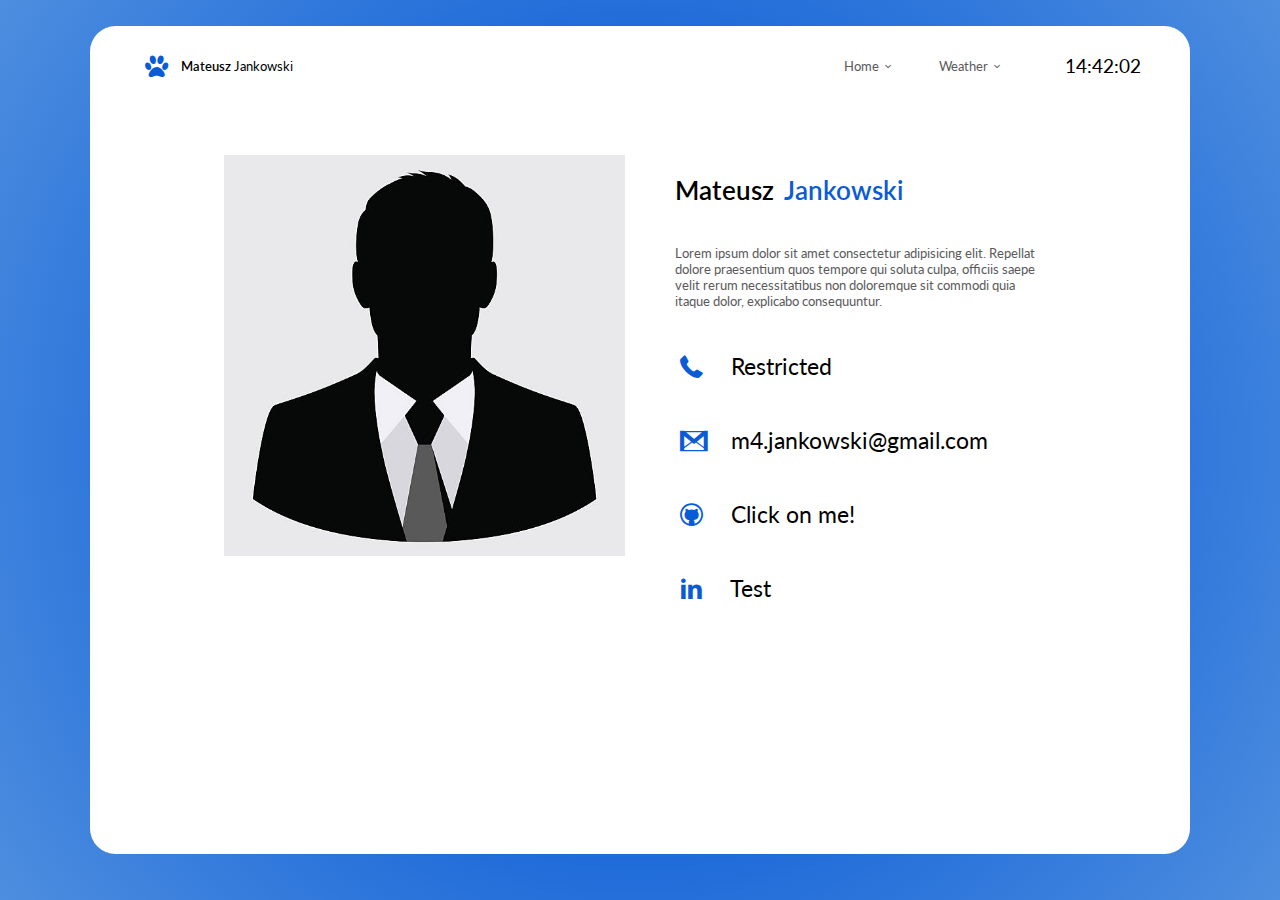
==== mainpage/index.html @ 51c31c83 "Minor visual changes" ====
<!DOCTYPE html>
<html lang="en">
<head>
    <meta charset="UTF-8">
    <meta http-equiv="X-UA-Compatible" content="IE=edge">
    <meta name="viewport" content="width=device-width, initial-scale=1.0">
    <meta name="description" content="Moja strona CV">
    <meta name="keywords" content="CV, strona, QA, programowanie, testy">

    <link rel="stylesheet" href="/mainpage/index.css" type="text/css">
    <link rel="stylesheet" href="/mainpage/css/fontello.css" type="text/css">
    <link rel="preconnect" href="https://fonts.googleapis.com">
    <link rel="preconnect" href="https://fonts.gstatic.com" crossorigin>
    <link href="https://fonts.googleapis.com/css2?family=Lato:wght@300;400;700&display=swap" rel="stylesheet">

    <script src="/mainpage/clock.js"></script>

    <title>StronaCV</title>
</head>
<body>
    <header>
        <i class="icon-paw"></i><div class="name"><p>Mateusz</p> Jankowski</div>
        <nav>
            <ol>
                <li><a href="">Home<i class="icon-down-open-mini"></i></a></li>
                <li><a href="">Weather<i class="icon-down-open-mini"></i></a></li>
            </ol>
        </nav>
        <div id="clock" onload="currentTime()"></div>
    </header>

    <main>
        <div class="container">
            <div class="profilePicture"><img src="/mainpage/icons/profile.png"></div>
            <div class="profileText">
                <p class="mateusz">Mateusz <p class="jankowski">Jankowski</p></p>
                <p class="aboutMe">Lorem ipsum dolor sit amet consectetur adipisicing elit. Repellat dolore praesentium quos tempore qui soluta culpa, officiis saepe velit rerum
                    necessitatibus non doloremque sit commodi quia itaque dolor, explicabo consequuntur.</p>
                <div class="media">
                    <p> <i class="icon-phone"></i> Restricted</p>
                    <p> <i class="icon-gmail"></i> m4.jankowski@gmail.com</p>
                    <p> <i class="icon-github-circled"></i> <a href="https://github.com/SeaaRaider">Click on me!</a></p>
                    <p> <i class="icon-linkedin"></i> Test</p>
                </div>
            </div>
        </div>
    </main>

    <footer>
        <div class="">
            
        </div>
    </footer>
</body>
</html>
---- mainpage/index.css ----
:root
{
    --deepBlue: #0a5cd6;
    --grey: #5a5a5a;
}

html
{
    background: rgb(10,92,214);
    background: radial-gradient(circle, rgba(10,92,214,1) 31%, rgba(78,142,223,1) 100%);
    height: 100%;
    font-family: Lato, sans-serif;
}

body
{
    min-height: 92%;
    font-size: 1vw;
    margin: 2% 7%;
    background-color: white;
    border-radius: 2vw;
}

header
{
    margin: 0 4.5%;
    display: flex;
    justify-content: end;
    align-items: center;
}

.name
{
    margin-right: auto;
}

.icon-paw
{
    color: var(--deepBlue);
}

.name p
{
    display: inline-block;
    font-weight: 600;
}

header li
{
    padding: 1.5vw 1.5vw;
    display: inline-block;
}

header li a
{
    text-decoration: none;
    color: var(--grey);
}

#clock
{
    margin-left: 4%;
    font-size: 1.5vw;;
}

main
{
    margin: 4.5%;
    display: flex;
    justify-content: center;
}

.container
{
    display: flex;
    flex-direction: row;
    justify-content: center;
    gap: 3%;
}

.profilePicture
{
    max-width: 40%;
}

.profilePicture img
{
    max-width: 100%;
}

.profileText
{
    min-width: 35%;
    max-width: 40%;
}

.mateusz
{
    font-size: 2vw;
    font-weight: 600;
    margin: 5% 2.5% 5% 5%;
    display: inline-block;
}

.jankowski
{
    font-size: 2vw;
    font-weight: 600;
    color: var(--deepBlue);
    margin: 5% 0;
    display: inline-block;
}

.aboutMe
{
    margin: 5%;
    color: var(--grey);
}

.media
{
    display: flex;
    flex-direction: column;
    font-size: 23px;
    margin: 5%;
}

.media i
{
    margin: 8% 5% 8% 0;
    color: var(--deepBlue);
}

.media a
{
    text-decoration: none;
    color: black;
}
---- mainpage/css/fontello.css ----
@font-face {
  font-family: 'fontello';
  src: url('../font/fontello.eot?42477192');
  src: url('../font/fontello.eot?42477192#iefix') format('embedded-opentype'),
       url('../font/fontello.woff2?42477192') format('woff2'),
       url('../font/fontello.woff?42477192') format('woff'),
       url('../font/fontello.ttf?42477192') format('truetype'),
       url('../font/fontello.svg?42477192#fontello') format('svg');
  font-weight: normal;
  font-style: normal;
}
/* Chrome hack: SVG is rendered more smooth in Windozze. 100% magic, uncomment if you need it. */
/* Note, that will break hinting! In other OS-es font will be not as sharp as it could be */
/*
@media screen and (-webkit-min-device-pixel-ratio:0) {
  @font-face {
    font-family: 'fontello';
    src: url('../font/fontello.svg?42477192#fontello') format('svg');
  }
}
*/
[class^="icon-"]:before, [class*=" icon-"]:before {
  font-family: "fontello";
  font-style: normal;
  font-weight: normal;
  speak: never;

  display: inline-block;
  text-decoration: inherit;
  width: 1em;
  margin-right: .2em;
  text-align: center;
  /* opacity: .8; */

  /* For safety - reset parent styles, that can break glyph codes*/
  font-variant: normal;
  text-transform: none;

  /* fix buttons height, for twitter bootstrap */
  line-height: 1em;

  /* Animation center compensation - margins should be symmetric */
  /* remove if not needed */
  margin-left: .2em;

  /* you can be more comfortable with increased icons size */
  /* font-size: 120%; */

  /* Font smoothing. That was taken from TWBS */
  -webkit-font-smoothing: antialiased;
  -moz-osx-font-smoothing: grayscale;

  /* Uncomment for 3D effect */
  /* text-shadow: 1px 1px 1px rgba(127, 127, 127, 0.3); */
}

.icon-cloud-sun-inv:before { content: '\e800'; } /* '' */
.icon-home:before { content: '\e801'; } /* '' */
.icon-user:before { content: '\e802'; } /* '' */
.icon-login:before { content: '\e803'; } /* '' */
.icon-gmail:before { content: '\e804'; } /* '' */
.icon-phone:before { content: '\e805'; } /* '' */
.icon-github-circled:before { content: '\e806'; } /* '' */
.icon-down-open-mini:before { content: '\e808'; } /* '' */
.icon-paw:before { content: '\f1b0'; font-size: 25px; margin-right: 12px; padding-top: 2px;} /* '' */
.icon-linkedin:before { content: '\f318'; } /* '' */
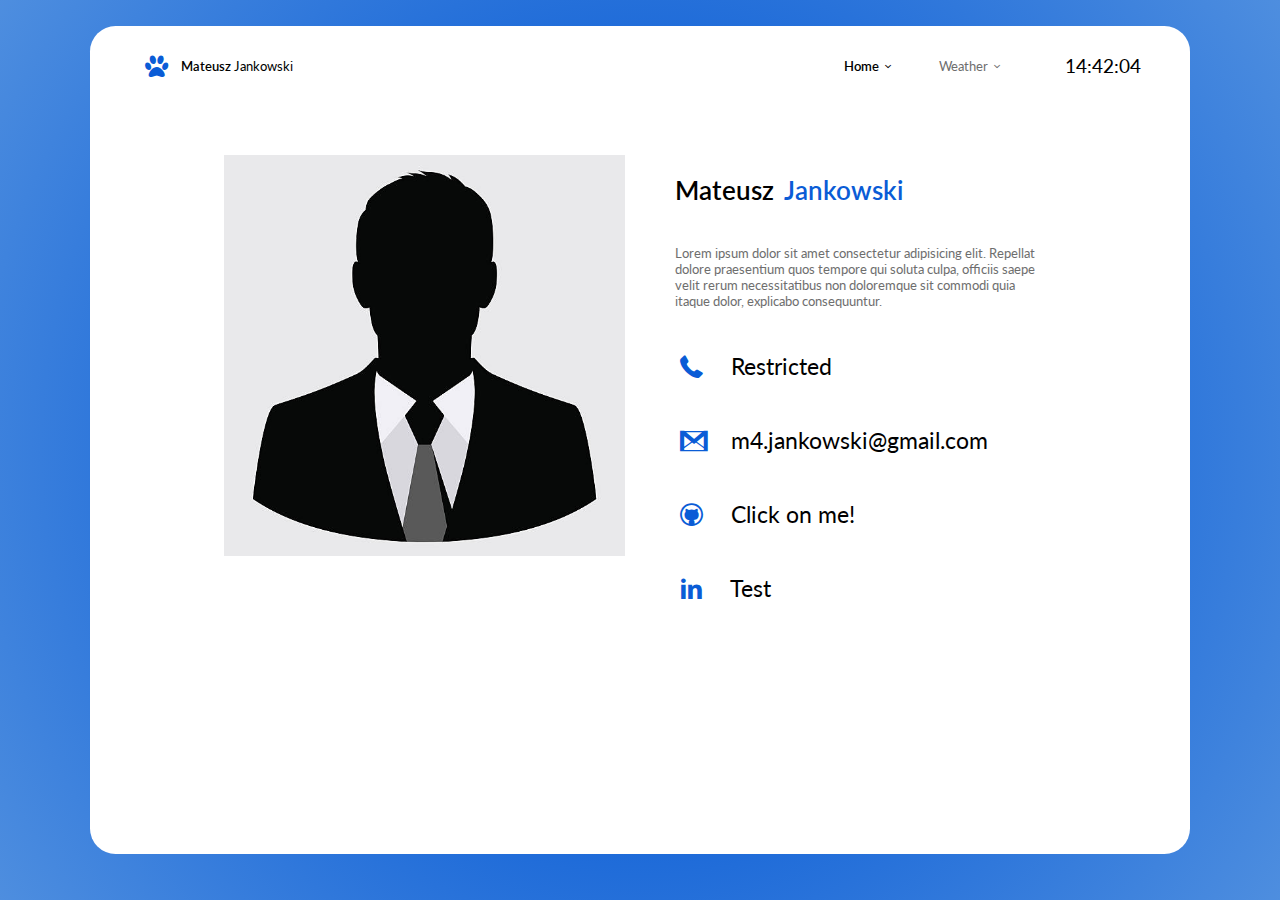
==== commit b9016744: "Slight adjustments done, copied index to weather" ====
--- a/mainpage/index.html
+++ b/mainpage/index.html
@@ -17,13 +17,14 @@
 
     <title>StronaCV</title>
 </head>
+
 <body>
     <header>
         <i class="icon-paw"></i><div class="name"><p>Mateusz</p> Jankowski</div>
         <nav>
             <ol>
-                <li><a href="">Home<i class="icon-down-open-mini"></i></a></li>
-                <li><a href="">Weather<i class="icon-down-open-mini"></i></a></li>
+                <li><a href="/mainpage/index.html" id="picked">Home<i class="icon-down-open-mini"></i></a></li>
+                <li><a href="/mainpage/weather/weather.html">Weather<i class="icon-down-open-mini"></i></a></li>
             </ol>
         </nav>
         <div id="clock" onload="currentTime()"></div>
@@ -45,11 +46,5 @@
             </div>
         </div>
     </main>
-
-    <footer>
-        <div class="">
-            
-        </div>
-    </footer>
 </body>
 </html>--- a/mainpage/index.css
+++ b/mainpage/index.css
@@ -1,7 +1,7 @@
 :root
 {
     --deepBlue: #0a5cd6;
-    --grey: #5a5a5a;
+    --grey: #6e6e6e;
 }
 
 html
@@ -42,6 +42,12 @@
 .name p
 {
     display: inline-block;
+    font-weight: 600;
+}
+
+#picked
+{
+    color: black;
     font-weight: 600;
 }
 
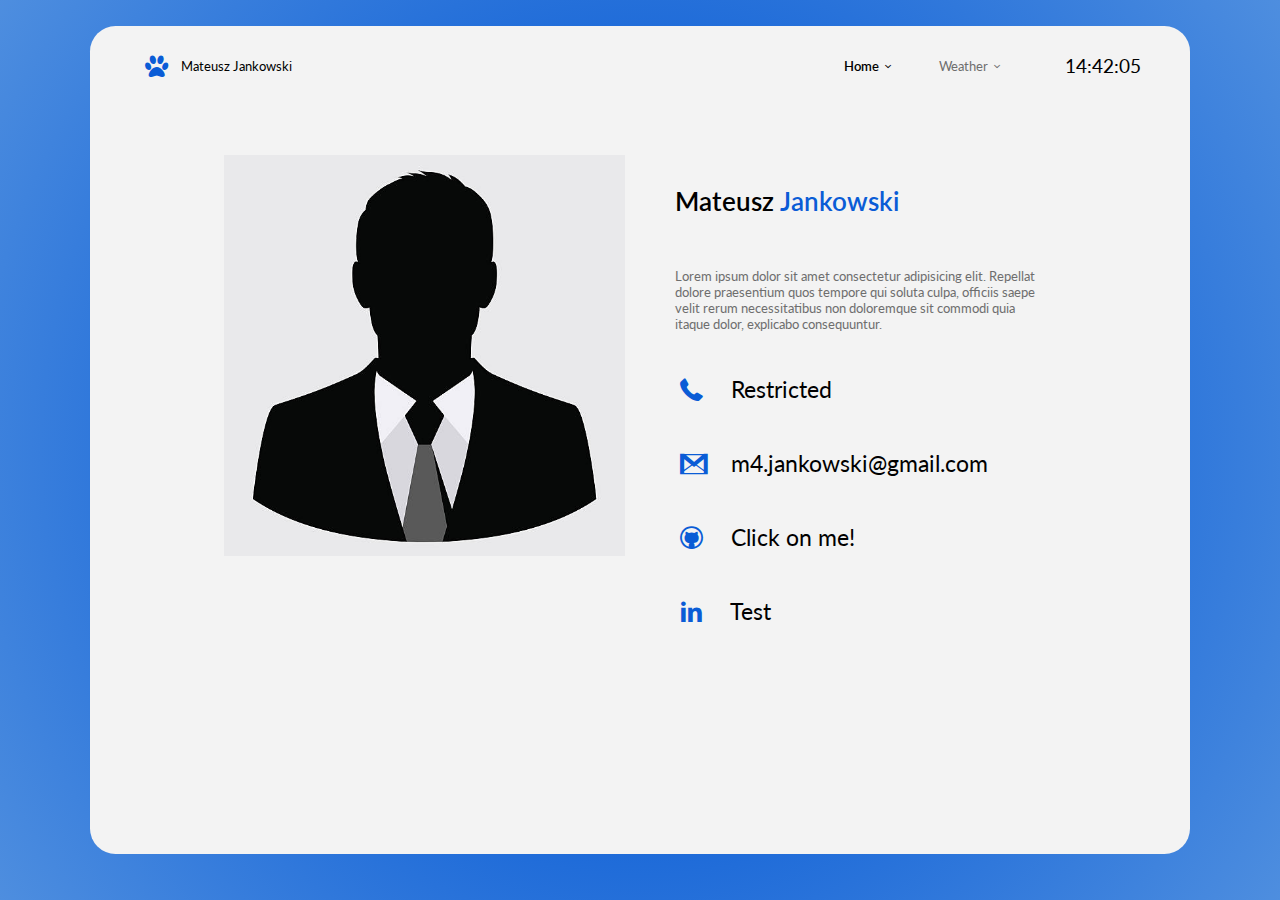
==== commit 620a742f: "Slideshow commented out, loading button and pollution dropped for now" ====
--- a/mainpage/index.html
+++ b/mainpage/index.html
@@ -20,7 +20,7 @@
 
 <body>
     <header>
-        <i class="icon-paw"></i><div class="name"><p>Mateusz</p> Jankowski</div>
+        <i class="icon-paw"></i><div class="name"><span>Mateusz</span> Jankowski</div>
         <nav>
             <ol>
                 <li><a href="/mainpage/index.html" id="picked">Home<i class="icon-down-open-mini"></i></a></li>
@@ -34,7 +34,7 @@
         <div class="container">
             <div class="profilePicture"><img src="/mainpage/icons/profile.png"></div>
             <div class="profileText">
-                <p class="mateusz">Mateusz <p class="jankowski">Jankowski</p></p>
+                <p class="mateusz">Mateusz <span class="jankowski">Jankowski</span></p>
                 <p class="aboutMe">Lorem ipsum dolor sit amet consectetur adipisicing elit. Repellat dolore praesentium quos tempore qui soluta culpa, officiis saepe velit rerum
                     necessitatibus non doloremque sit commodi quia itaque dolor, explicabo consequuntur.</p>
                 <div class="media">
--- a/mainpage/index.css
+++ b/mainpage/index.css
@@ -1,7 +1,8 @@
 :root
 {
     --deepBlue: #0a5cd6;
-    --grey: #6e6e6e;
+    --lightGray: #f3f3f3;
+    --gray: #6e6e6e;
 }
 
 html
@@ -17,7 +18,7 @@
     min-height: 92%;
     font-size: 1vw;
     margin: 2% 7%;
-    background-color: white;
+    background-color: var(--lightGray);
     border-radius: 2vw;
 }
 
@@ -41,6 +42,7 @@
 
 .name p
 {
+    margin: 0;
     display: inline-block;
     font-weight: 600;
 }
@@ -60,7 +62,7 @@
 header li a
 {
     text-decoration: none;
-    color: var(--grey);
+    color: var(--gray);
 }
 
 #clock
@@ -120,7 +122,7 @@
 .aboutMe
 {
     margin: 5%;
-    color: var(--grey);
+    color: var(--gray);
 }
 
 .media
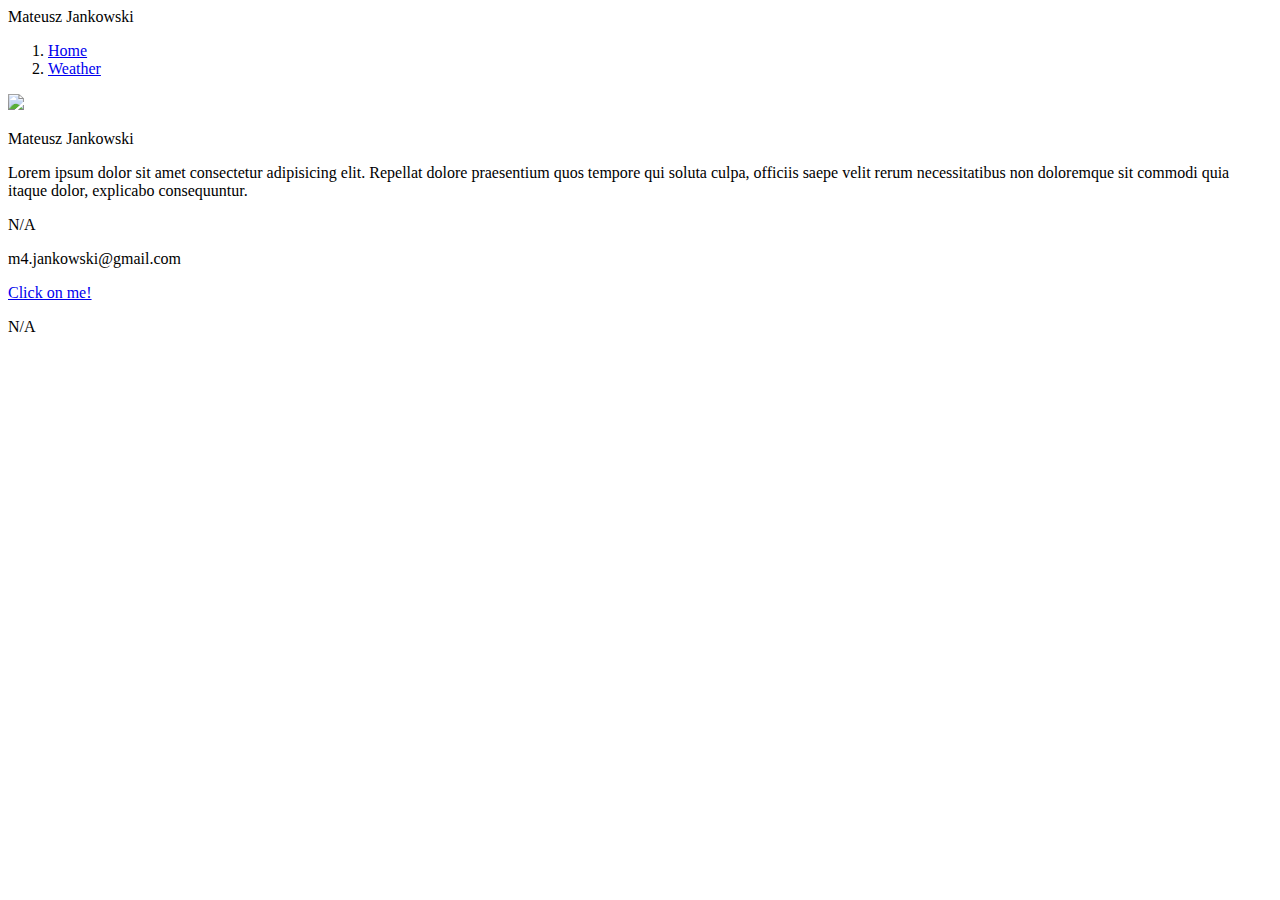
==== commit a37c8c5e: "Paths fixed, API code fixed and minor tweaks" ====
--- a/mainpage/index.html
+++ b/mainpage/index.html
@@ -7,44 +7,46 @@
     <meta name="description" content="Moja strona CV">
     <meta name="keywords" content="CV, strona, QA, programowanie, testy">
 
-    <link rel="stylesheet" href="/mainpage/index.css" type="text/css">
-    <link rel="stylesheet" href="/mainpage/css/fontello.css" type="text/css">
+    <link rel="stylesheet" href="/index.css" type="text/css">
+    <link rel="stylesheet" href="/css/fontello.css" type="text/css">
     <link rel="preconnect" href="https://fonts.googleapis.com">
     <link rel="preconnect" href="https://fonts.gstatic.com" crossorigin>
     <link href="https://fonts.googleapis.com/css2?family=Lato:wght@300;400;700&display=swap" rel="stylesheet">
 
-    <script src="/mainpage/clock.js"></script>
+    <script src="/clock.js"></script>
 
     <title>StronaCV</title>
 </head>
 
 <body>
-    <header>
-        <i class="icon-paw"></i><div class="name"><span>Mateusz</span> Jankowski</div>
-        <nav>
-            <ol>
-                <li><a href="/mainpage/index.html" id="picked">Home<i class="icon-down-open-mini"></i></a></li>
-                <li><a href="/mainpage/weather/weather.html">Weather<i class="icon-down-open-mini"></i></a></li>
-            </ol>
-        </nav>
-        <div id="clock" onload="currentTime()"></div>
-    </header>
+    <div class="maintile">
+        <header>
+            <div class="name"><span>Mateusz</span> Jankowski</div>
+            <nav>
+                <ol>
+                    <li><a href="/index.html" id="picked">Home<i class="icon-down-open-mini"></i></a></li>
+                    <li><a href="/weather/weather.html">Weather<i class="icon-down-open-mini"></i></a></li>
+                </ol>
+            </nav>
+            <div id="clock" onload="currentTime()"></div>
+        </header>
 
-    <main>
-        <div class="container">
-            <div class="profilePicture"><img src="/mainpage/icons/profile.png"></div>
-            <div class="profileText">
-                <p class="mateusz">Mateusz <span class="jankowski">Jankowski</span></p>
-                <p class="aboutMe">Lorem ipsum dolor sit amet consectetur adipisicing elit. Repellat dolore praesentium quos tempore qui soluta culpa, officiis saepe velit rerum
-                    necessitatibus non doloremque sit commodi quia itaque dolor, explicabo consequuntur.</p>
-                <div class="media">
-                    <p> <i class="icon-phone"></i> Restricted</p>
-                    <p> <i class="icon-gmail"></i> m4.jankowski@gmail.com</p>
-                    <p> <i class="icon-github-circled"></i> <a href="https://github.com/SeaaRaider">Click on me!</a></p>
-                    <p> <i class="icon-linkedin"></i> Test</p>
+        <main>
+            <div class="container">
+                <div class="profilePicture"><img src="/icons/corgis.jpg"></div>
+                <div class="profileText">
+                    <p class="mateusz">Mateusz <span class="jankowski">Jankowski</span></p>
+                    <p class="aboutMe">Lorem ipsum dolor sit amet consectetur adipisicing elit. Repellat dolore praesentium quos tempore qui soluta culpa, officiis saepe velit rerum
+                        necessitatibus non doloremque sit commodi quia itaque dolor, explicabo consequuntur.</p>
+                    <div class="media">
+                        <p> <i class="icon-phone"></i> N/A</p>
+                        <p> <i class="icon-gmail"></i> m4.jankowski@gmail.com</p>
+                        <p> <i class="icon-github-circled"></i> <a href="https://github.com/SeaaRaider">Click on me!</a></p>
+                        <p> <i class="icon-linkedin"></i> N/A</p>
+                    </div>
                 </div>
             </div>
-        </div>
-    </main>
+        </main>
+    </div>
 </body>
 </html>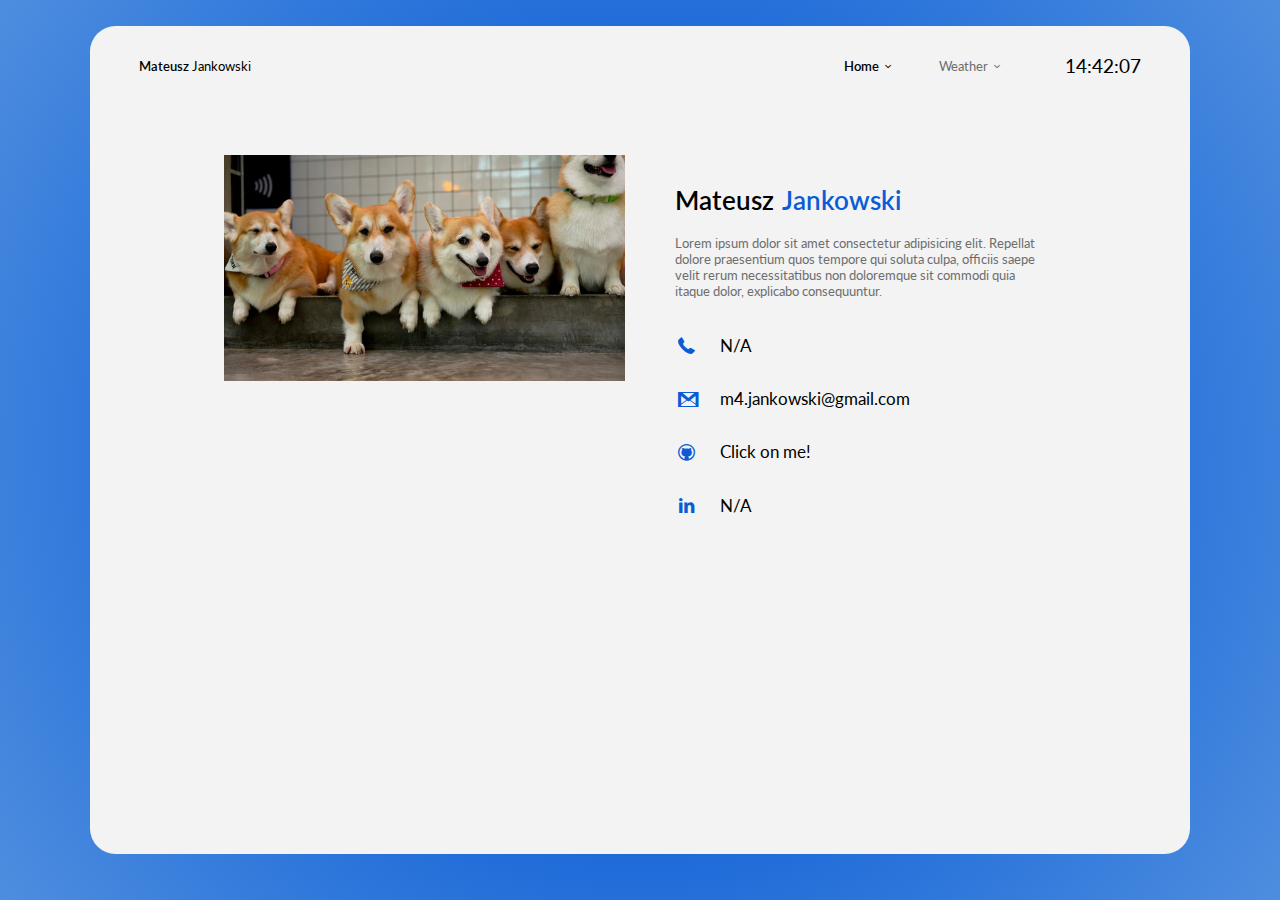
==== commit affbc940: "Minor fixes and tweaks" ====
--- a/mainpage/index.html
+++ b/mainpage/index.html
@@ -7,13 +7,13 @@
     <meta name="description" content="Moja strona CV">
     <meta name="keywords" content="CV, strona, QA, programowanie, testy">
 
-    <link rel="stylesheet" href="/index.css" type="text/css">
-    <link rel="stylesheet" href="/css/fontello.css" type="text/css">
+    <link rel="stylesheet" href="/mainpage/index.css" type="text/css">
+    <link rel="stylesheet" href="/mainpage/css/fontello.css" type="text/css">
     <link rel="preconnect" href="https://fonts.googleapis.com">
     <link rel="preconnect" href="https://fonts.gstatic.com" crossorigin>
     <link href="https://fonts.googleapis.com/css2?family=Lato:wght@300;400;700&display=swap" rel="stylesheet">
 
-    <script src="/clock.js"></script>
+    <script src="/mainpage/clock.js"></script>
 
     <title>StronaCV</title>
 </head>
@@ -24,8 +24,8 @@
             <div class="name"><span>Mateusz</span> Jankowski</div>
             <nav>
                 <ol>
-                    <li><a href="/index.html" id="picked">Home<i class="icon-down-open-mini"></i></a></li>
-                    <li><a href="/weather/weather.html">Weather<i class="icon-down-open-mini"></i></a></li>
+                    <li><a href="/mainpage/index.html" id="picked">Home<i class="icon-down-open-mini"></i></a></li>
+                    <li><a href="/mainpage/weather/weather.html">Weather<i class="icon-down-open-mini"></i></a></li>
                 </ol>
             </nav>
             <div id="clock" onload="currentTime()"></div>
@@ -33,7 +33,7 @@
 
         <main>
             <div class="container">
-                <div class="profilePicture"><img src="/icons/corgis.jpg"></div>
+                <div class="profilePicture"><img src="/mainpage/icons/corgis.jpg"></div>
                 <div class="profileText">
                     <p class="mateusz">Mateusz <span class="jankowski">Jankowski</span></p>
                     <p class="aboutMe">Lorem ipsum dolor sit amet consectetur adipisicing elit. Repellat dolore praesentium quos tempore qui soluta culpa, officiis saepe velit rerum
--- a/mainpage/index.css
+++ b/mainpage/index.css
@@ -0,0 +1,151 @@
+:root
+{
+    --deepBlue: #0a5cd6;
+    --lightGray: #f3f3f3;
+    --gray: #6e6e6e;
+}
+
+html
+{
+    height: 100%;
+    font-family: Lato, sans-serif;
+}
+
+body
+{
+    position: fixed;
+    height: 100%;
+    background: radial-gradient(circle, rgba(10,92,214,1) 31%, rgba(78,142,223,1) 100%);
+    margin: 0;
+}
+
+.maintile
+{
+    min-height: 92%;
+    font-size: 1vw;
+    margin: 2% 7%;
+    background-color: var(--lightGray);
+    border-radius: 2vw;
+}
+
+header
+{
+    margin: 0 4.5%;
+    display: flex;
+    align-items: center;
+}
+
+.name
+{
+    color: black;
+    margin-right: auto;
+}
+
+.name span
+{
+    margin: 0;
+    display: inline-block;
+    font-weight: 600;
+}
+
+#picked
+{
+    color: black;
+    font-weight: 600;
+}
+
+header li
+{
+    padding: 1.5vmax 1.5vmax;
+    display: inline-block;
+}
+
+header li a
+{
+    text-decoration: none;
+    color: var(--gray);
+}
+
+header li a:hover
+{
+    opacity: 70%;
+}
+
+#clock
+{
+    margin-left: 4%;
+    font-size: 1.5vmax;;
+}
+
+main
+{
+    margin: 4.5%;
+    display: flex;
+    justify-content: center;
+}
+
+.container
+{
+    display: flex;
+    flex-direction: row;
+    justify-content: center;
+    gap: 3%;
+}
+
+.profilePicture
+{
+    max-width: 40%;
+}
+
+.profilePicture img
+{
+    max-width: 100%;
+}
+
+.profileText
+{
+    padding-top: 1%;
+    min-width: 35%;
+    max-width: 40%;
+}
+
+.mateusz
+{
+    font-size: 2vmax;
+    font-weight: 600;
+    margin: 5%;
+}
+
+.jankowski
+{
+    font-size: 2vmax;
+    font-weight: 600;
+    color: var(--deepBlue);
+    margin-left: 0.6%;
+}
+
+.aboutMe
+{
+    margin: 5%;
+    color: var(--gray);
+}
+
+.media
+{
+    display: flex;
+    flex-direction: column;
+    font-size: 1.3vmax;
+    margin: 5%;
+}
+
+.media i
+{
+    margin: 8% 5% 8% 0;
+    color: var(--deepBlue);
+}
+
+.media a
+{
+    text-decoration: none;
+    color: black;
+}--- a/mainpage/css/fontello.css
+++ b/mainpage/css/fontello.css
@@ -0,0 +1,66 @@
+@font-face {
+  font-family: 'fontello';
+  src: url('../font/fontello.eot?42477192');
+  src: url('../font/fontello.eot?42477192#iefix') format('embedded-opentype'),
+       url('../font/fontello.woff2?42477192') format('woff2'),
+       url('../font/fontello.woff?42477192') format('woff'),
+       url('../font/fontello.ttf?42477192') format('truetype'),
+       url('../font/fontello.svg?42477192#fontello') format('svg');
+  font-weight: normal;
+  font-style: normal;
+}
+/* Chrome hack: SVG is rendered more smooth in Windozze. 100% magic, uncomment if you need it. */
+/* Note, that will break hinting! In other OS-es font will be not as sharp as it could be */
+/*
+@media screen and (-webkit-min-device-pixel-ratio:0) {
+  @font-face {
+    font-family: 'fontello';
+    src: url('../font/fontello.svg?42477192#fontello') format('svg');
+  }
+}
+*/
+[class^="icon-"]:before, [class*=" icon-"]:before {
+  font-family: "fontello";
+  font-style: normal;
+  font-weight: normal;
+  speak: never;
+
+  display: inline-block;
+  text-decoration: inherit;
+  width: 1em;
+  margin-right: .2em;
+  text-align: center;
+  /* opacity: .8; */
+
+  /* For safety - reset parent styles, that can break glyph codes*/
+  font-variant: normal;
+  text-transform: none;
+
+  /* fix buttons height, for twitter bootstrap */
+  line-height: 1em;
+
+  /* Animation center compensation - margins should be symmetric */
+  /* remove if not needed */
+  margin-left: .2em;
+
+  /* you can be more comfortable with increased icons size */
+  /* font-size: 120%; */
+
+  /* Font smoothing. That was taken from TWBS */
+  -webkit-font-smoothing: antialiased;
+  -moz-osx-font-smoothing: grayscale;
+
+  /* Uncomment for 3D effect */
+  /* text-shadow: 1px 1px 1px rgba(127, 127, 127, 0.3); */
+}
+
+.icon-cloud-sun-inv:before { content: '\e800'; } /* '' */
+.icon-home:before { content: '\e801'; } /* '' */
+.icon-user:before { content: '\e802'; } /* '' */
+.icon-login:before { content: '\e803'; } /* '' */
+.icon-gmail:before { content: '\e804'; } /* '' */
+.icon-phone:before { content: '\e805'; } /* '' */
+.icon-github-circled:before { content: '\e806'; } /* '' */
+.icon-down-open-mini:before { content: '\e808'; } /* '' */
+.icon-paw:before { content: '\f1b0'; font-size: 25px; margin-right: 12px; padding-top: 2px;} /* '' */
+.icon-linkedin:before { content: '\f318'; } /* '' */
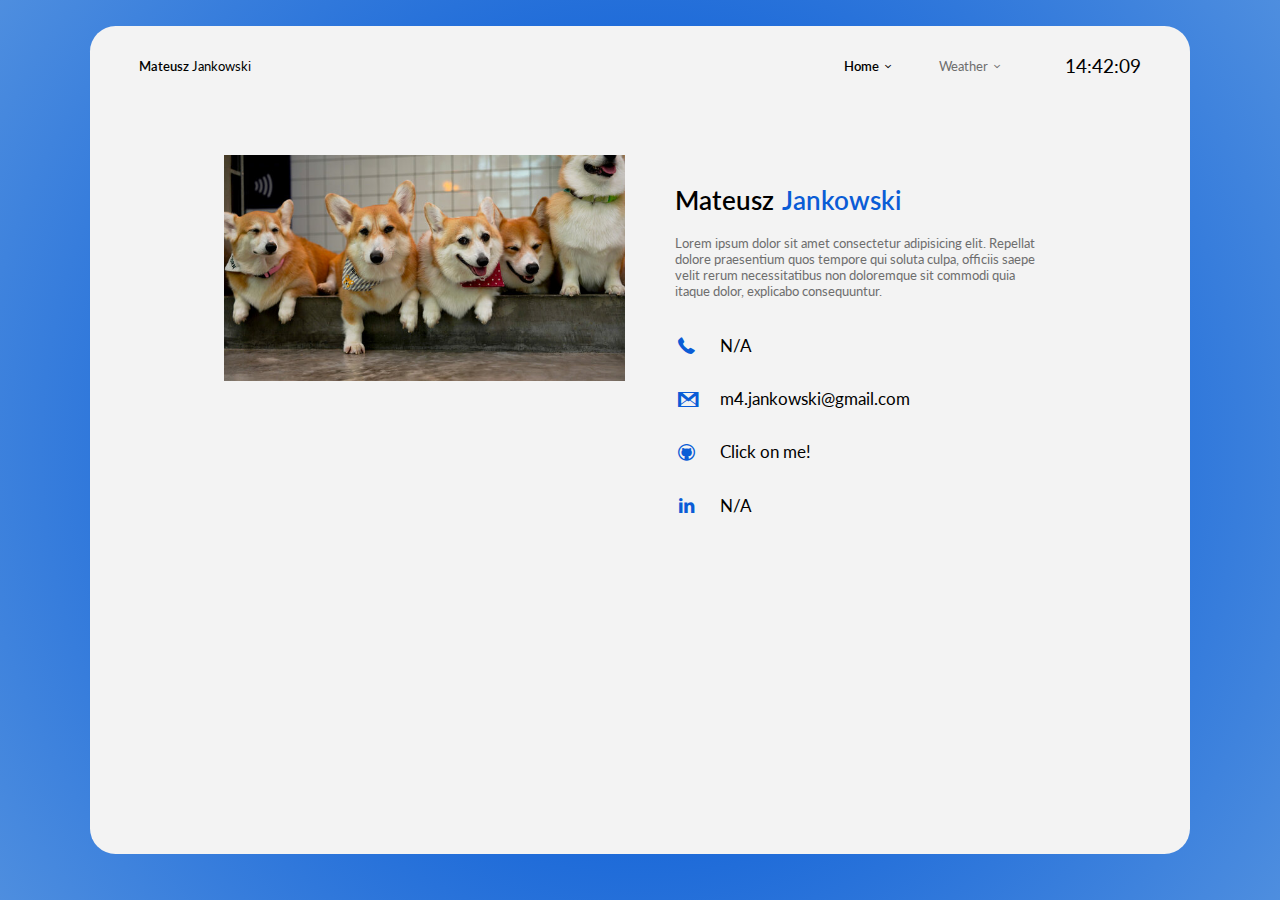
==== commit a557ec97: "Chenged readme and links" ====
--- a/mainpage/index.html
+++ b/mainpage/index.html
@@ -7,13 +7,13 @@
     <meta name="description" content="Moja strona CV">
     <meta name="keywords" content="CV, strona, QA, programowanie, testy">
 
-    <link rel="stylesheet" href="/mainpage/index.css" type="text/css">
-    <link rel="stylesheet" href="/mainpage/css/fontello.css" type="text/css">
+    <link rel="stylesheet" href="index.css" type="text/css">
+    <link rel="stylesheet" href="css/fontello.css" type="text/css">
     <link rel="preconnect" href="https://fonts.googleapis.com">
     <link rel="preconnect" href="https://fonts.gstatic.com" crossorigin>
     <link href="https://fonts.googleapis.com/css2?family=Lato:wght@300;400;700&display=swap" rel="stylesheet">
 
-    <script src="/mainpage/clock.js"></script>
+    <script src="clock.js"></script>
 
     <title>StronaCV</title>
 </head>
@@ -24,8 +24,8 @@
             <div class="name"><span>Mateusz</span> Jankowski</div>
             <nav>
                 <ol>
-                    <li><a href="/mainpage/index.html" id="picked">Home<i class="icon-down-open-mini"></i></a></li>
-                    <li><a href="/mainpage/weather/weather.html">Weather<i class="icon-down-open-mini"></i></a></li>
+                    <li><a href="index.html" id="picked">Home<i class="icon-down-open-mini"></i></a></li>
+                    <li><a href="weather/weather.html">Weather<i class="icon-down-open-mini"></i></a></li>
                 </ol>
             </nav>
             <div id="clock" onload="currentTime()"></div>
@@ -33,7 +33,7 @@
 
         <main>
             <div class="container">
-                <div class="profilePicture"><img src="/mainpage/icons/corgis.jpg"></div>
+                <div class="profilePicture"><img src="icons/corgis.jpg"></div>
                 <div class="profileText">
                     <p class="mateusz">Mateusz <span class="jankowski">Jankowski</span></p>
                     <p class="aboutMe">Lorem ipsum dolor sit amet consectetur adipisicing elit. Repellat dolore praesentium quos tempore qui soluta culpa, officiis saepe velit rerum
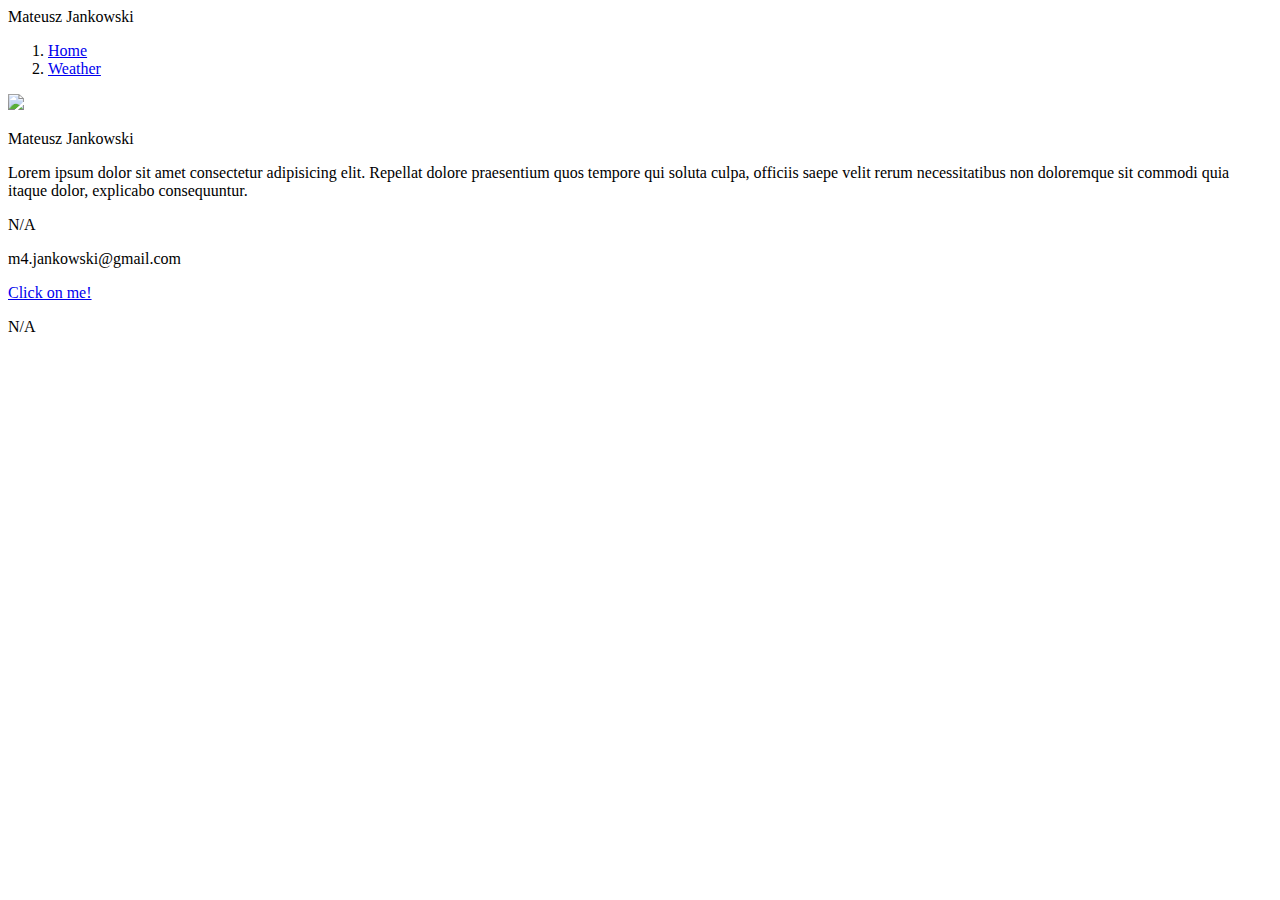
==== commit 987070f7: "Merge pull request #2 from SeaaRaider/clone" ====
--- a/mainpage/index.html
+++ b/mainpage/index.html
@@ -7,13 +7,13 @@
     <meta name="description" content="Moja strona CV">
     <meta name="keywords" content="CV, strona, QA, programowanie, testy">
 
-    <link rel="stylesheet" href="index.css" type="text/css">
-    <link rel="stylesheet" href="css/fontello.css" type="text/css">
+    <link rel="stylesheet" href="/index.css" type="text/css">
+    <link rel="stylesheet" href="/css/fontello.css" type="text/css">
     <link rel="preconnect" href="https://fonts.googleapis.com">
     <link rel="preconnect" href="https://fonts.gstatic.com" crossorigin>
     <link href="https://fonts.googleapis.com/css2?family=Lato:wght@300;400;700&display=swap" rel="stylesheet">
 
-    <script src="clock.js"></script>
+    <script src="/clock.js"></script>
 
     <title>StronaCV</title>
 </head>
@@ -24,8 +24,8 @@
             <div class="name"><span>Mateusz</span> Jankowski</div>
             <nav>
                 <ol>
-                    <li><a href="index.html" id="picked">Home<i class="icon-down-open-mini"></i></a></li>
-                    <li><a href="weather/weather.html">Weather<i class="icon-down-open-mini"></i></a></li>
+                    <li><a href="/index.html" id="picked">Home<i class="icon-down-open-mini"></i></a></li>
+                    <li><a href="/weather/weather.html">Weather<i class="icon-down-open-mini"></i></a></li>
                 </ol>
             </nav>
             <div id="clock" onload="currentTime()"></div>
@@ -33,7 +33,7 @@
 
         <main>
             <div class="container">
-                <div class="profilePicture"><img src="icons/corgis.jpg"></div>
+                <div class="profilePicture"><img src="/icons/corgis.jpg"></div>
                 <div class="profileText">
                     <p class="mateusz">Mateusz <span class="jankowski">Jankowski</span></p>
                     <p class="aboutMe">Lorem ipsum dolor sit amet consectetur adipisicing elit. Repellat dolore praesentium quos tempore qui soluta culpa, officiis saepe velit rerum
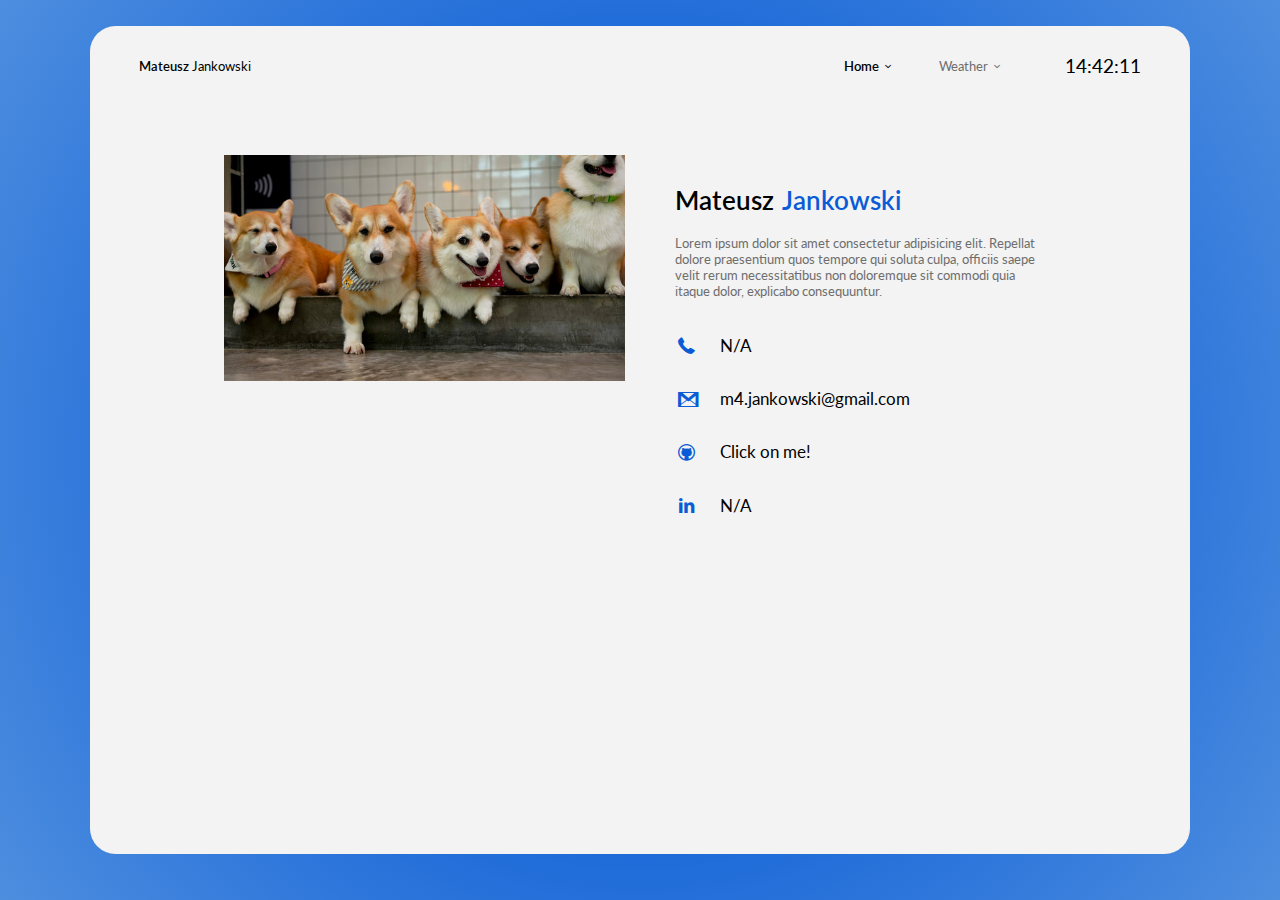
==== commit 9f43b3f3: "Update index.html" ====
--- a/mainpage/index.html
+++ b/mainpage/index.html
@@ -7,13 +7,13 @@
     <meta name="description" content="Moja strona CV">
     <meta name="keywords" content="CV, strona, QA, programowanie, testy">
 
-    <link rel="stylesheet" href="/index.css" type="text/css">
-    <link rel="stylesheet" href="/css/fontello.css" type="text/css">
+    <link rel="stylesheet" href="index.css" type="text/css">
+    <link rel="stylesheet" href="css/fontello.css" type="text/css">
     <link rel="preconnect" href="https://fonts.googleapis.com">
     <link rel="preconnect" href="https://fonts.gstatic.com" crossorigin>
     <link href="https://fonts.googleapis.com/css2?family=Lato:wght@300;400;700&display=swap" rel="stylesheet">
 
-    <script src="/clock.js"></script>
+    <script src="clock.js"></script>
 
     <title>StronaCV</title>
 </head>
@@ -24,8 +24,8 @@
             <div class="name"><span>Mateusz</span> Jankowski</div>
             <nav>
                 <ol>
-                    <li><a href="/index.html" id="picked">Home<i class="icon-down-open-mini"></i></a></li>
-                    <li><a href="/weather/weather.html">Weather<i class="icon-down-open-mini"></i></a></li>
+                    <li><a href="index.html" id="picked">Home<i class="icon-down-open-mini"></i></a></li>
+                    <li><a href="weather/weather.html">Weather<i class="icon-down-open-mini"></i></a></li>
                 </ol>
             </nav>
             <div id="clock" onload="currentTime()"></div>
@@ -33,7 +33,7 @@
 
         <main>
             <div class="container">
-                <div class="profilePicture"><img src="/icons/corgis.jpg"></div>
+                <div class="profilePicture"><img src="icons/corgis.jpg"></div>
                 <div class="profileText">
                     <p class="mateusz">Mateusz <span class="jankowski">Jankowski</span></p>
                     <p class="aboutMe">Lorem ipsum dolor sit amet consectetur adipisicing elit. Repellat dolore praesentium quos tempore qui soluta culpa, officiis saepe velit rerum
@@ -49,4 +49,4 @@
         </main>
     </div>
 </body>
-</html>+</html>
--- a/mainpage/index.css
+++ b/mainpage/index.css
@@ -0,0 +1,151 @@
+:root
+{
+    --deepBlue: #0a5cd6;
+    --lightGray: #f3f3f3;
+    --gray: #6e6e6e;
+}
+
+html
+{
+    height: 100%;
+    font-family: Lato, sans-serif;
+}
+
+body
+{
+    position: fixed;
+    height: 100%;
+    background: radial-gradient(circle, rgba(10,92,214,1) 31%, rgba(78,142,223,1) 100%);
+    margin: 0;
+}
+
+.maintile
+{
+    min-height: 92%;
+    font-size: 1vw;
+    margin: 2% 7%;
+    background-color: var(--lightGray);
+    border-radius: 2vw;
+}
+
+header
+{
+    margin: 0 4.5%;
+    display: flex;
+    align-items: center;
+}
+
+.name
+{
+    color: black;
+    margin-right: auto;
+}
+
+.name span
+{
+    margin: 0;
+    display: inline-block;
+    font-weight: 600;
+}
+
+#picked
+{
+    color: black;
+    font-weight: 600;
+}
+
+header li
+{
+    padding: 1.5vmax 1.5vmax;
+    display: inline-block;
+}
+
+header li a
+{
+    text-decoration: none;
+    color: var(--gray);
+}
+
+header li a:hover
+{
+    opacity: 70%;
+}
+
+#clock
+{
+    margin-left: 4%;
+    font-size: 1.5vmax;;
+}
+
+main
+{
+    margin: 4.5%;
+    display: flex;
+    justify-content: center;
+}
+
+.container
+{
+    display: flex;
+    flex-direction: row;
+    justify-content: center;
+    gap: 3%;
+}
+
+.profilePicture
+{
+    max-width: 40%;
+}
+
+.profilePicture img
+{
+    max-width: 100%;
+}
+
+.profileText
+{
+    padding-top: 1%;
+    min-width: 35%;
+    max-width: 40%;
+}
+
+.mateusz
+{
+    font-size: 2vmax;
+    font-weight: 600;
+    margin: 5%;
+}
+
+.jankowski
+{
+    font-size: 2vmax;
+    font-weight: 600;
+    color: var(--deepBlue);
+    margin-left: 0.6%;
+}
+
+.aboutMe
+{
+    margin: 5%;
+    color: var(--gray);
+}
+
+.media
+{
+    display: flex;
+    flex-direction: column;
+    font-size: 1.3vmax;
+    margin: 5%;
+}
+
+.media i
+{
+    margin: 8% 5% 8% 0;
+    color: var(--deepBlue);
+}
+
+.media a
+{
+    text-decoration: none;
+    color: black;
+}--- a/mainpage/css/fontello.css
+++ b/mainpage/css/fontello.css
@@ -0,0 +1,66 @@
+@font-face {
+  font-family: 'fontello';
+  src: url('../font/fontello.eot?42477192');
+  src: url('../font/fontello.eot?42477192#iefix') format('embedded-opentype'),
+       url('../font/fontello.woff2?42477192') format('woff2'),
+       url('../font/fontello.woff?42477192') format('woff'),
+       url('../font/fontello.ttf?42477192') format('truetype'),
+       url('../font/fontello.svg?42477192#fontello') format('svg');
+  font-weight: normal;
+  font-style: normal;
+}
+/* Chrome hack: SVG is rendered more smooth in Windozze. 100% magic, uncomment if you need it. */
+/* Note, that will break hinting! In other OS-es font will be not as sharp as it could be */
+/*
+@media screen and (-webkit-min-device-pixel-ratio:0) {
+  @font-face {
+    font-family: 'fontello';
+    src: url('../font/fontello.svg?42477192#fontello') format('svg');
+  }
+}
+*/
+[class^="icon-"]:before, [class*=" icon-"]:before {
+  font-family: "fontello";
+  font-style: normal;
+  font-weight: normal;
+  speak: never;
+
+  display: inline-block;
+  text-decoration: inherit;
+  width: 1em;
+  margin-right: .2em;
+  text-align: center;
+  /* opacity: .8; */
+
+  /* For safety - reset parent styles, that can break glyph codes*/
+  font-variant: normal;
+  text-transform: none;
+
+  /* fix buttons height, for twitter bootstrap */
+  line-height: 1em;
+
+  /* Animation center compensation - margins should be symmetric */
+  /* remove if not needed */
+  margin-left: .2em;
+
+  /* you can be more comfortable with increased icons size */
+  /* font-size: 120%; */
+
+  /* Font smoothing. That was taken from TWBS */
+  -webkit-font-smoothing: antialiased;
+  -moz-osx-font-smoothing: grayscale;
+
+  /* Uncomment for 3D effect */
+  /* text-shadow: 1px 1px 1px rgba(127, 127, 127, 0.3); */
+}
+
+.icon-cloud-sun-inv:before { content: '\e800'; } /* '' */
+.icon-home:before { content: '\e801'; } /* '' */
+.icon-user:before { content: '\e802'; } /* '' */
+.icon-login:before { content: '\e803'; } /* '' */
+.icon-gmail:before { content: '\e804'; } /* '' */
+.icon-phone:before { content: '\e805'; } /* '' */
+.icon-github-circled:before { content: '\e806'; } /* '' */
+.icon-down-open-mini:before { content: '\e808'; } /* '' */
+.icon-paw:before { content: '\f1b0'; font-size: 25px; margin-right: 12px; padding-top: 2px;} /* '' */
+.icon-linkedin:before { content: '\f318'; } /* '' */
